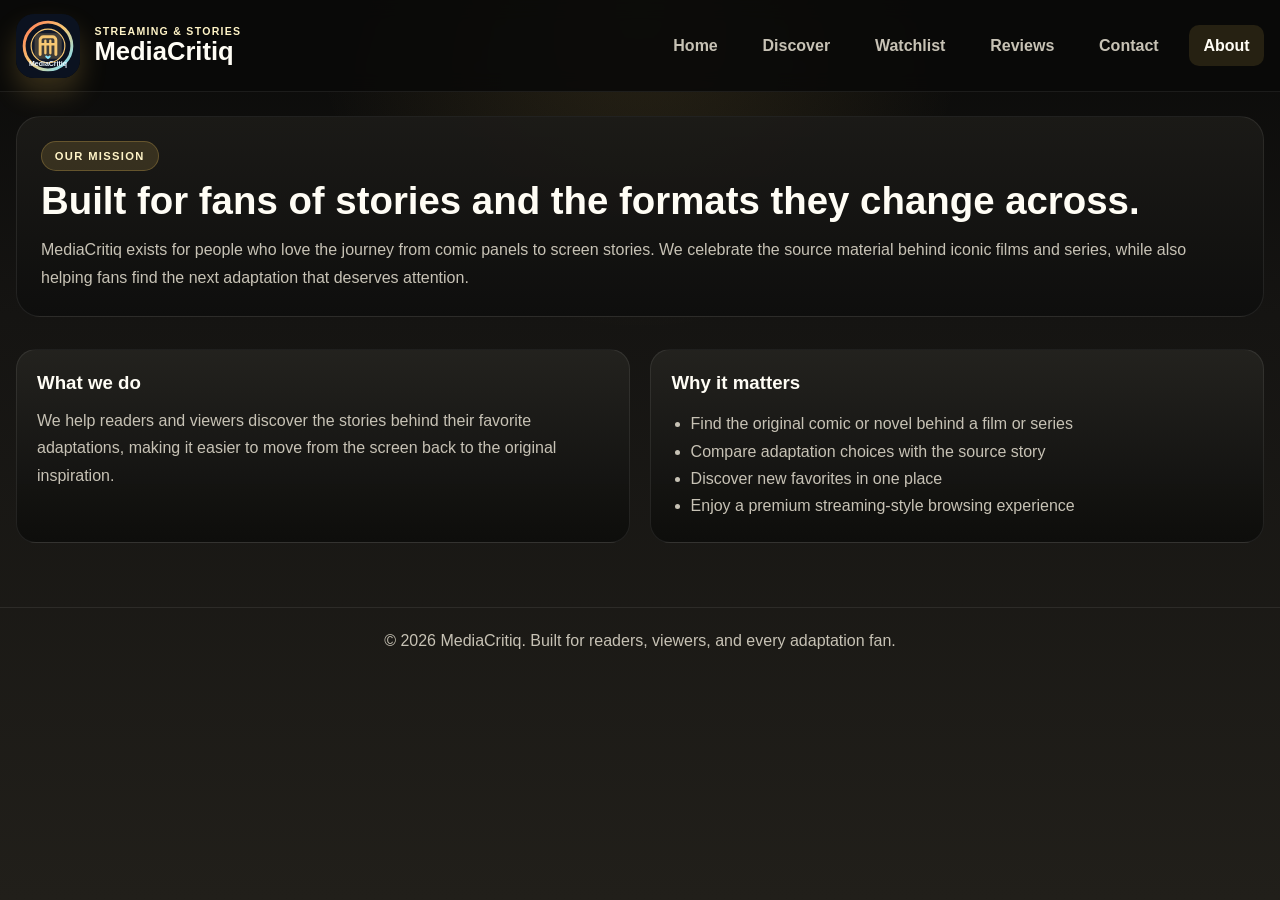
==== about-us.html @ 5b232e2e "Add files via upload" ====
﻿<!DOCTYPE html>
<html lang="en">
<head>
  <meta charset="UTF-8" />
  <meta name="viewport" content="width=device-width, initial-scale=1.0" />
  <title>MediaCritiq | About</title>
  <link rel="stylesheet" href="style.css" />
</head>
<body>
  <header class="site-header">
    <div class="site-header-inner">
      <div class="brand">
        <img src="images/media-critiq-logo.svg" alt="MediaCritiq logo" />
        <div class="brand-copy"><small>Streaming & stories</small><h1>MediaCritiq</h1></div>
      </div>
      <button class="nav-toggle" aria-label="Toggle menu" aria-expanded="false">☰</button>
      <nav class="main-menu" aria-label="Main navigation">
        <a href="index.html">Home</a>
        <a href="discover.html">Discover</a>
        <a href="watchlist.html">Watchlist</a>
        <a href="reviews.html">Reviews</a>
        <a href="contact-us.html">Contact</a>
        <a href="about-us.html" class="active">About</a>
      </nav>
    </div>
  </header>
  <main class="page-shell">
    <section class="page-intro">
      <span class="eyebrow">Our mission</span>
      <h2>Built for fans of stories and the formats they change across.</h2>
      <p>MediaCritiq exists for people who love the journey from comic panels to screen stories. We celebrate the source material behind iconic films and series, while also helping fans find the next adaptation that deserves attention.</p>
    </section>
    <div class="content-stack">
      <section class="pair-grid">
        <article class="info-card"><h3>What we do</h3><p>We help readers and viewers discover the stories behind their favorite adaptations, making it easier to move from the screen back to the original inspiration.</p></article>
        <article class="info-card"><h3>Why it matters</h3><ul><li>Find the original comic or novel behind a film or series</li><li>Compare adaptation choices with the source story</li><li>Discover new favorites in one place</li><li>Enjoy a premium streaming-style browsing experience</li></ul></article>
      </section>
    </div>
  </main>
  <footer>&copy; 2026 MediaCritiq. Built for readers, viewers, and every adaptation fan.</footer>
  <script src="app.js"></script>
</body>
</html>
---- style.css ----
﻿/* CSS custom properties define the website theme colours and reusable design tokens. */
:root {
  --bg: #0a0a09;
  --bg-soft: #141412;
  --panel: #1c1b18;
  --panel-2: #282621;
  --card: #24231f;
  --line: rgba(255,255,255,0.08);
  --text: #fffdf5;
  --muted: #c7c2b5;
  --accent: #f4c95d;
  --accent-strong: #d99d2b;
  --highlight: #fff4c7;
  --shadow: rgba(0, 0, 0, 0.6);
}
* { box-sizing: border-box; }
html { scroll-behavior: smooth; }
/* Base page styling sets the background, typography, and default element behaviour for the whole site. */
body {
  margin: 0;
  min-height: 100vh;
  background: radial-gradient(circle at top, rgba(244,201,93,0.12), transparent 30%), linear-gradient(180deg, #0a0a09 0%, #151412 35%, #211f1a 100%);
  color: var(--text);
  font-family: Arial, Helvetica, sans-serif;
}
img { max-width: 100%; display: block; }
a { color: inherit; text-decoration: none; }
button, input, textarea { font: inherit; }
/* Sticky header keeps the brand and navigation visible while scrolling through the site. */
.site-header { position: sticky; top: 0; z-index: 30; background: rgba(10,10,9,0.88); backdrop-filter: blur(10px); border-bottom: 1px solid var(--line); }
.site-header-inner { max-width: 1280px; margin: 0 auto; padding: 0.85rem 1rem; display: flex; align-items: center; justify-content: space-between; gap: 1rem; }
.brand { display: flex; align-items: center; gap: 0.9rem; }
.brand img { width: 64px; height: 64px; border-radius: 18px; box-shadow: 0 15px 28px rgba(244,201,93,0.2); }
.brand-copy small { display: block; color: var(--highlight); text-transform: uppercase; letter-spacing: 0.12em; font-size: 0.66rem; font-weight: 700; }
.brand-copy h1 { margin: 0.05rem 0 0; font-size: clamp(1.2rem, 2vw, 1.95rem); }
.main-menu { display: flex; align-items: center; gap: 1rem; }
.main-menu a { padding: 0.7rem 0.9rem; border-radius: 10px; color: var(--muted); font-weight: 600; transition: 0.2s ease; }
.main-menu a:hover, .main-menu a.active { background: rgba(244,201,93,0.12); color: var(--text); }
.nav-toggle { display: none; background: rgba(255,255,255,0.04); border: 1px solid var(--line); color: var(--text); border-radius: 12px; width: 48px; height: 48px; font-size: 1.5rem; cursor: pointer; }
/* Page shell and hero section control the primary content layout and headline treatment. */
.page-shell { max-width: 1280px; margin: 0 auto; padding: 1.5rem 1rem 4rem; }
.hero { display: grid; grid-template-columns: 1.2fr 0.8fr; gap: 1.5rem; background: linear-gradient(135deg, rgba(28,27,24,0.94), rgba(14,14,13,0.94)); border: 1px solid var(--line); border-radius: 28px; padding: 2rem; box-shadow: 0 28px 50px var(--shadow); }
.hero-copy { display: flex; flex-direction: column; justify-content: center; gap: 1rem; }
.eyebrow { display: inline-flex; width: fit-content; padding: 0.5rem 0.8rem; border-radius: 999px; background: rgba(244,201,93,0.14); border: 1px solid rgba(244,201,93,0.24); color: var(--highlight); text-transform: uppercase; letter-spacing: 0.12em; font-size: 0.7rem; font-weight: 700; }
.hero-copy h2 { margin: 0; font-size: clamp(2.2rem, 5vw, 4.2rem); line-height: 1.04; }
.hero-copy p { margin: 0; color: var(--muted); max-width: 52ch; line-height: 1.75; }
.hero-actions { display: flex; flex-wrap: wrap; gap: 0.9rem; margin-top: 0.5rem; }
.button { display: inline-flex; align-items: center; justify-content: center; padding: 0.9rem 1.35rem; border-radius: 12px; font-weight: 700; border: none; cursor: pointer; transition: transform 0.2s ease, box-shadow 0.2s ease; }
.button:hover { transform: translateY(-2px); }
.button.primary { background: linear-gradient(135deg, var(--accent), var(--accent-strong)); color: #17130a; box-shadow: 0 18px 28px rgba(217,157,43,0.28); }
.button.secondary { background: rgba(255,255,255,0.04); color: var(--text); border: 1px solid var(--line); }
.hero-visual { position: relative; min-height: 420px; border-radius: 24px; overflow: hidden; background-image: linear-gradient(rgba(9,9,8,0.22), rgba(9,9,8,0.78)), url('https://images.unsplash.com/photo-1517604931442-7e0c8ed2963c?auto=format&fit=crop&w=1000&q=80'); background-size: cover; background-position: center; box-shadow: inset 0 0 0 1px rgba(255,255,255,0.06); }
.hero-feature { position: absolute; left: 1rem; right: 1rem; bottom: 1rem; background: rgba(12,18,26,0.7); border: 1px solid rgba(255,255,255,0.1); border-radius: 18px; padding: 1rem 1.1rem; backdrop-filter: blur(8px); }
.hero-feature small { color: var(--highlight); text-transform: uppercase; letter-spacing: 0.14em; }
.hero-feature h3 { margin: 0.45rem 0 0; font-size: 1.35rem; }
/* The content stack groups all homepage recommendation sections and keeps them visually separated. */
.content-stack { display: grid; gap: 2rem; min-width: 0; margin-top: 2rem; }
.carousel-section { min-width: 0; background: rgba(28,27,24,0.78); border: 1px solid var(--line); border-radius: 26px; padding: 1.4rem 1.25rem 1.2rem; }
.section-head { display: flex; align-items: center; justify-content: space-between; gap: 1rem; margin-bottom: 1rem; }
.section-head h2 { margin: 0; font-size: clamp(1.5rem, 2vw, 2.2rem); }
.section-head p { margin: 0; color: var(--muted); }
.carousel-controls { display: flex; gap: 0.5rem; }
.scroll-btn { width: 42px; height: 42px; border-radius: 50%; background: rgba(255,255,255,0.04); border: 1px solid var(--line); color: var(--text); cursor: pointer; }
.media-row { position: relative; min-width: 0; }
.media-track { display: grid; grid-auto-flow: column; grid-auto-columns: minmax(220px, 1fr); gap: 1rem; min-width: 0; overflow-x: auto; scroll-snap-type: x proximity; scrollbar-width: none; padding-bottom: 0.35rem; }
.media-track::-webkit-scrollbar { display: none; }
/* Media cards style each recommendation item with a poster, label, title, and short description. */
.media-card { scroll-snap-align: start; display: flex; flex-direction: column; background: linear-gradient(180deg, rgba(36,35,31,0.94), rgba(13,13,12,0.96)); border: 1px solid var(--line); border-radius: 22px; overflow: hidden; min-height: 380px; box-shadow: 0 18px 26px rgba(0,0,0,0.28); }
.media-card .poster { width: 100%; height: 260px; object-fit: cover; }
.media-card .info { padding: 1rem 1rem 1.15rem; display: flex; flex-direction: column; gap: 0.7rem; flex: 1; }
.media-card .tag { display: inline-flex; width: fit-content; background: rgba(244,201,93,0.12); border: 1px solid rgba(244,201,93,0.24); padding: 0.4rem 0.7rem; border-radius: 999px; color: var(--accent); font-size: 0.68rem; text-transform: uppercase; letter-spacing: 0.1em; font-weight: 700; }
.media-card h3 { margin: 0; font-size: 1.2rem; }
.media-card p { margin: 0; color: var(--muted); line-height: 1.55; }
.feature-grid, .pair-grid, .review-grid, .contact-grid, .list-grid { display: grid; gap: 1.3rem; }
.feature-grid { grid-template-columns: repeat(3, minmax(0,1fr)); }
.pair-grid { grid-template-columns: repeat(2, minmax(0,1fr)); }
.review-grid { grid-template-columns: repeat(3, minmax(0,1fr)); }
.contact-grid { grid-template-columns: 1.2fr 0.8fr; }
.list-grid { grid-template-columns: repeat(2, minmax(0,1fr)); min-width: 0; }
.card { background: linear-gradient(180deg, rgba(36,35,31,0.94), rgba(13,13,12,0.96)); border: 1px solid var(--line); border-radius: 22px; overflow: hidden; box-shadow: 0 18px 32px rgba(0,0,0,0.28); }
.card img { width: 100%; height: 220px; object-fit: cover; }
.card .content { padding: 1rem 1rem 1.25rem; }
.card h3 { margin: 0 0 0.6rem; font-size: 1.3rem; }
.card p, .card li, .info-card p, .info-card li, .quote-card p { margin: 0; color: var(--muted); line-height: 1.7; }
.page-intro { background: linear-gradient(180deg, rgba(28,27,24,0.92), rgba(14,14,13,0.94)); border: 1px solid var(--line); border-radius: 24px; padding: 1.5rem; }
.page-intro h2 { margin: 0.5rem 0 0.8rem; font-size: clamp(2rem, 3vw, 3rem); }
.page-intro p { margin: 0; color: var(--muted); line-height: 1.75; }
.list-item { position: relative; display: grid; grid-template-columns: 140px 1fr; gap: 1rem; min-width: 0; padding: 1rem; background: linear-gradient(180deg, rgba(36,35,31,0.94), rgba(13,13,12,0.96)); border: 1px solid var(--line); border-radius: 18px; cursor: grab; touch-action: none; transition: transform 0.2s ease, border-color 0.2s ease, opacity 0.2s ease; }
.list-item::after { content: 'Drag to move'; position: absolute; top: 0.7rem; right: 0.75rem; color: var(--muted); font-size: 0.68rem; opacity: 0.7; }
.list-item:focus-visible { outline: 2px solid var(--highlight); outline-offset: 3px; }
.list-item:active { cursor: grabbing; }
.list-item.is-dragging { opacity: 0.45; transform: scale(0.98); border-color: var(--highlight); }
.list-item img { width: 140px; height: 180px; object-fit: cover; border-radius: 14px; }
.list-item .meta { display: inline-flex; width: fit-content; color: var(--highlight); text-transform: uppercase; letter-spacing: 0.1em; font-weight: 700; font-size: 0.68rem; margin-bottom: 0.5rem; }
.list-item h3 { margin: 0 0 0.5rem; }
.list-item .progress-block { margin-top: 0.9rem; display: grid; gap: 0.45rem; }
.list-item .progress-label { display: flex; align-items: center; justify-content: space-between; gap: 0.75rem; color: var(--muted); font-size: 0.72rem; text-transform: uppercase; letter-spacing: 0.08em; font-weight: 700; }
.list-item .progress-track { width: 100%; height: 8px; background: rgba(255,255,255,0.08); border-radius: 999px; overflow: hidden; }
.list-item .progress-track span { display: block; height: 100%; background: linear-gradient(90deg, var(--accent), var(--accent-strong)); border-radius: inherit; }
.info-card { padding: 1.4rem 1.25rem; background: linear-gradient(180deg, rgba(36,35,31,0.94), rgba(13,13,12,0.96)); border: 1px solid var(--line); border-radius: 20px; }
.info-card h3, .quote-card h3, .form-card h3 { margin: 0 0 0.8rem; }
.info-card ul { margin: 1rem 0 0; padding-left: 1.2rem; }
.quote-card { padding: 1.4rem; background: linear-gradient(180deg, rgba(36,35,31,0.94), rgba(13,13,12,0.96)); border: 1px solid var(--line); border-radius: 20px; }
.quote-mark { font-size: 3rem; color: var(--accent); line-height: 1; }
.form-card { padding: 1.4rem; background: linear-gradient(180deg, rgba(36,35,31,0.94), rgba(13,13,12,0.96)); border: 1px solid var(--line); border-radius: 20px; }
.form-grid { display: grid; gap: 0.9rem; }
label { display: block; color: var(--muted); font-weight: 700; }
input, textarea { width: 100%; margin-top: 0.45rem; border: 1px solid var(--line); border-radius: 12px; background: rgba(4,9,14,0.6); color: var(--text); padding: 0.85rem 0.9rem; }
textarea { min-height: 140px; resize: vertical; }
footer { padding: 1.5rem 1rem 2.5rem; text-align: center; color: var(--muted); border-top: 1px solid var(--line); }
/* Responsive rules collapse the desktop layout into stacked mobile-friendly sections. */
@media (max-width: 960px) { .hero, .feature-grid, .contact-grid, .pair-grid, .review-grid, .list-grid { grid-template-columns: 1fr; } .hero { padding: 1.3rem; } }
@media (max-width: 760px) { .nav-toggle { display: inline-flex; align-items: center; justify-content: center; } .main-menu { position: absolute; top: calc(100% + 0.5rem); right: 1rem; left: 1rem; display: none; flex-direction: column; align-items: stretch; background: rgba(9,15,22,0.96); border: 1px solid var(--line); border-radius: 16px; padding: 0.7rem; box-shadow: 0 18px 30px rgba(0,0,0,0.3); } .main-menu.open { display: flex; } .main-menu a { padding: 0.9rem 0.8rem; } .brand-copy { display: none; } .hero-copy h2 { font-size: 2.2rem; } .list-item { grid-template-columns: 1fr; } .list-item img { width: 100%; height: 220px; } .list-item::after { content: 'Drag to reorder'; } }
@media (max-width: 520px) { .page-shell { padding: 1rem 0.65rem 2.5rem; } .site-header-inner { padding: 0.7rem 0.65rem; } .brand img { width: 52px; height: 52px; } .hero { border-radius: 20px; } .hero-actions { flex-direction: column; } .button { width: 100%; } .media-track { grid-auto-columns: minmax(180px, 78vw); } .carousel-section, .page-intro { padding: 1rem; border-radius: 20px; } .section-head { align-items: flex-start; } .carousel-controls { flex-shrink: 0; } .list-item { padding: 0.75rem; } .list-item img { height: 190px; } .list-item::after { display: none; } }
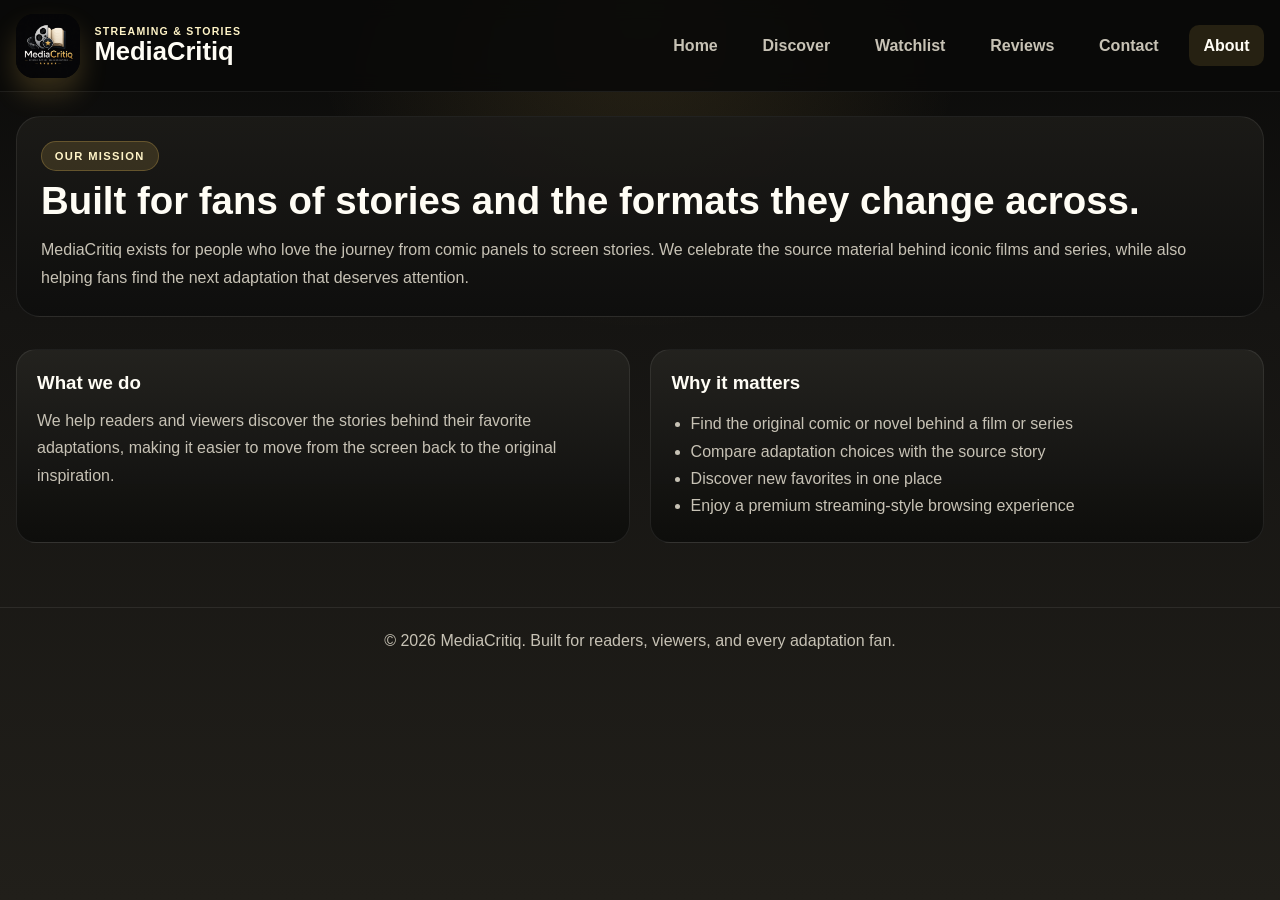
==== commit 13f4bfc3: "Update about-us.html" ====
--- a/about-us.html
+++ b/about-us.html
@@ -10,7 +10,7 @@
   <header class="site-header">
     <div class="site-header-inner">
       <div class="brand">
-        <img src="images/media-critiq-logo.svg" alt="MediaCritiq logo" />
+        <img src="images/logo.png" alt="MediaCritiq logo" />
         <div class="brand-copy"><small>Streaming & stories</small><h1>MediaCritiq</h1></div>
       </div>
       <button class="nav-toggle" aria-label="Toggle menu" aria-expanded="false">☰</button>
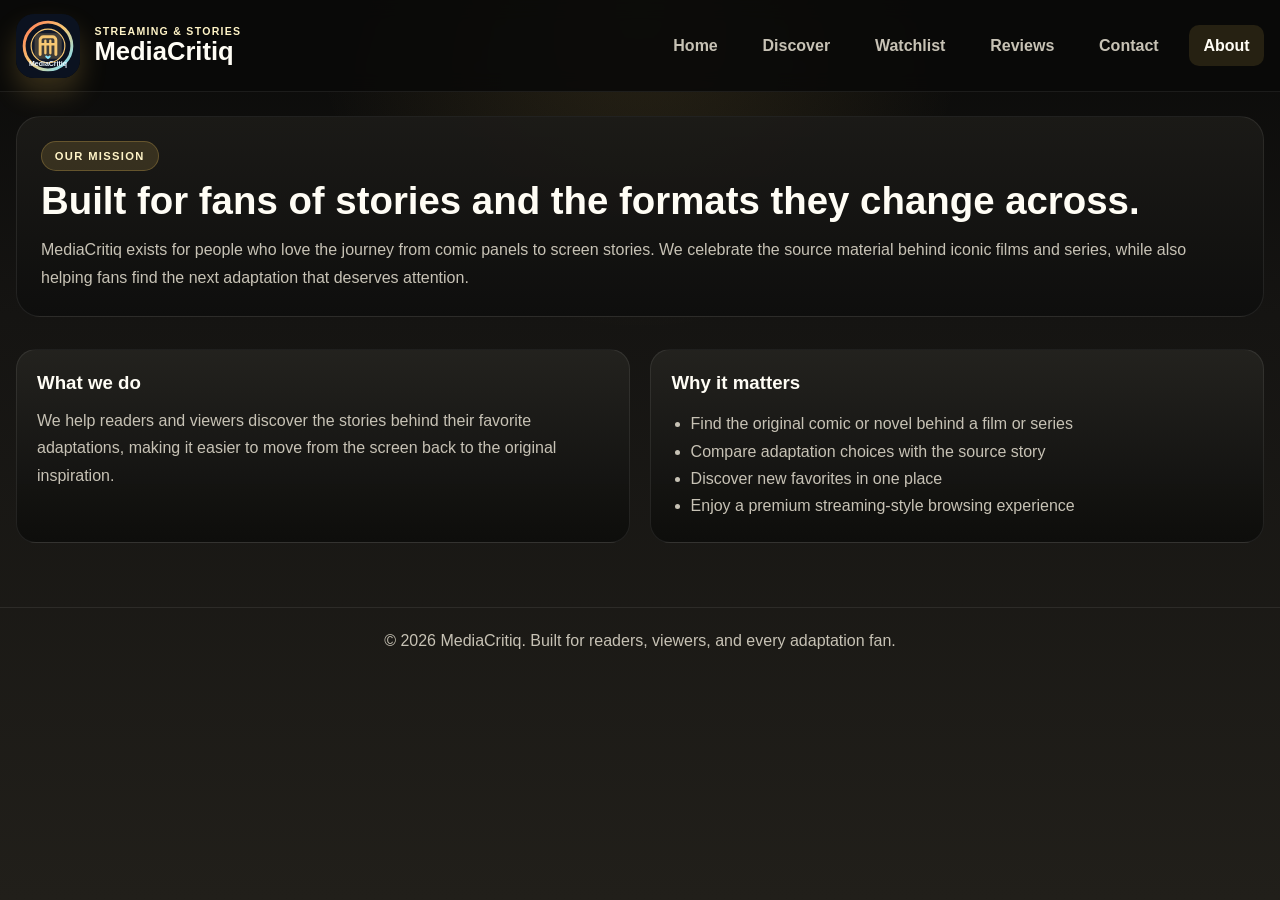
==== commit 5f3d6072: "Update V1.1 Version 1.1 changelog:  - changed entries for site and made the code more readable" ====
--- a/about-us.html
+++ b/about-us.html
@@ -10,7 +10,7 @@
   <header class="site-header">
     <div class="site-header-inner">
       <div class="brand">
-        <img src="images/logo.png" alt="MediaCritiq logo" />
+        <img src="images/media-critiq-logo.svg" alt="MediaCritiq logo" />
         <div class="brand-copy"><small>Streaming & stories</small><h1>MediaCritiq</h1></div>
       </div>
       <button class="nav-toggle" aria-label="Toggle menu" aria-expanded="false">☰</button>
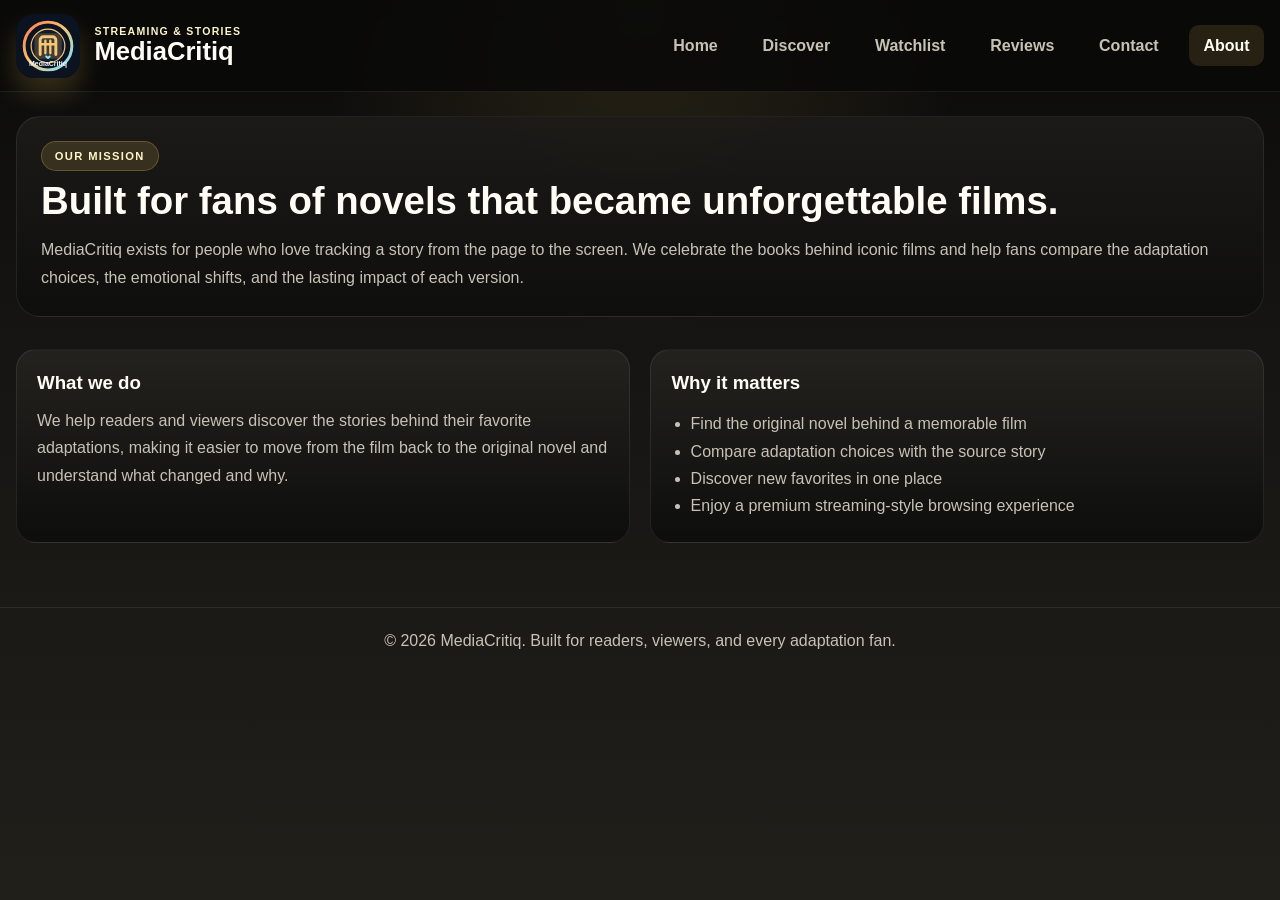
==== commit a37ee473: "V0.2" ====
--- a/about-us.html
+++ b/about-us.html
@@ -27,13 +27,13 @@
   <main class="page-shell">
     <section class="page-intro">
       <span class="eyebrow">Our mission</span>
-      <h2>Built for fans of stories and the formats they change across.</h2>
-      <p>MediaCritiq exists for people who love the journey from comic panels to screen stories. We celebrate the source material behind iconic films and series, while also helping fans find the next adaptation that deserves attention.</p>
+      <h2>Built for fans of novels that became unforgettable films.</h2>
+      <p>MediaCritiq exists for people who love tracking a story from the page to the screen. We celebrate the books behind iconic films and help fans compare the adaptation choices, the emotional shifts, and the lasting impact of each version.</p>
     </section>
     <div class="content-stack">
       <section class="pair-grid">
-        <article class="info-card"><h3>What we do</h3><p>We help readers and viewers discover the stories behind their favorite adaptations, making it easier to move from the screen back to the original inspiration.</p></article>
-        <article class="info-card"><h3>Why it matters</h3><ul><li>Find the original comic or novel behind a film or series</li><li>Compare adaptation choices with the source story</li><li>Discover new favorites in one place</li><li>Enjoy a premium streaming-style browsing experience</li></ul></article>
+        <article class="info-card"><h3>What we do</h3><p>We help readers and viewers discover the stories behind their favorite adaptations, making it easier to move from the film back to the original novel and understand what changed and why.</p></article>
+        <article class="info-card"><h3>Why it matters</h3><ul><li>Find the original novel behind a memorable film</li><li>Compare adaptation choices with the source story</li><li>Discover new favorites in one place</li><li>Enjoy a premium streaming-style browsing experience</li></ul></article>
       </section>
     </div>
   </main>
--- a/style.css
+++ b/style.css
@@ -85,11 +85,12 @@
 .page-intro { background: linear-gradient(180deg, rgba(28,27,24,0.92), rgba(14,14,13,0.94)); border: 1px solid var(--line); border-radius: 24px; padding: 1.5rem; }
 .page-intro h2 { margin: 0.5rem 0 0.8rem; font-size: clamp(2rem, 3vw, 3rem); }
 .page-intro p { margin: 0; color: var(--muted); line-height: 1.75; }
-.list-item { position: relative; display: grid; grid-template-columns: 140px 1fr; gap: 1rem; min-width: 0; padding: 1rem; background: linear-gradient(180deg, rgba(36,35,31,0.94), rgba(13,13,12,0.96)); border: 1px solid var(--line); border-radius: 18px; cursor: grab; touch-action: none; transition: transform 0.2s ease, border-color 0.2s ease, opacity 0.2s ease; }
-.list-item::after { content: 'Drag to move'; position: absolute; top: 0.7rem; right: 0.75rem; color: var(--muted); font-size: 0.68rem; opacity: 0.7; }
+.list-item { position: relative; display: grid; grid-template-columns: 140px 1fr; gap: 1rem; min-width: 0; padding: 1rem; background: linear-gradient(180deg, rgba(36,35,31,0.94), rgba(13,13,12,0.96)); border: 1px solid var(--line); border-radius: 18px; }
+.reorderable-list .list-item { cursor: grab; touch-action: none; transition: transform 0.2s ease, border-color 0.2s ease, opacity 0.2s ease; }
+.reorderable-list .list-item::after { content: 'Drag to move'; position: absolute; top: 0.7rem; right: 0.75rem; color: var(--muted); font-size: 0.68rem; opacity: 0.7; }
 .list-item:focus-visible { outline: 2px solid var(--highlight); outline-offset: 3px; }
-.list-item:active { cursor: grabbing; }
-.list-item.is-dragging { opacity: 0.45; transform: scale(0.98); border-color: var(--highlight); }
+.reorderable-list .list-item:active { cursor: grabbing; }
+.reorderable-list .list-item.is-dragging { opacity: 0.45; transform: scale(0.98); border-color: var(--highlight); }
 .list-item img { width: 140px; height: 180px; object-fit: cover; border-radius: 14px; }
 .list-item .meta { display: inline-flex; width: fit-content; color: var(--highlight); text-transform: uppercase; letter-spacing: 0.1em; font-weight: 700; font-size: 0.68rem; margin-bottom: 0.5rem; }
 .list-item h3 { margin: 0 0 0.5rem; }
@@ -110,5 +111,5 @@
 footer { padding: 1.5rem 1rem 2.5rem; text-align: center; color: var(--muted); border-top: 1px solid var(--line); }
 /* Responsive rules collapse the desktop layout into stacked mobile-friendly sections. */
 @media (max-width: 960px) { .hero, .feature-grid, .contact-grid, .pair-grid, .review-grid, .list-grid { grid-template-columns: 1fr; } .hero { padding: 1.3rem; } }
-@media (max-width: 760px) { .nav-toggle { display: inline-flex; align-items: center; justify-content: center; } .main-menu { position: absolute; top: calc(100% + 0.5rem); right: 1rem; left: 1rem; display: none; flex-direction: column; align-items: stretch; background: rgba(9,15,22,0.96); border: 1px solid var(--line); border-radius: 16px; padding: 0.7rem; box-shadow: 0 18px 30px rgba(0,0,0,0.3); } .main-menu.open { display: flex; } .main-menu a { padding: 0.9rem 0.8rem; } .brand-copy { display: none; } .hero-copy h2 { font-size: 2.2rem; } .list-item { grid-template-columns: 1fr; } .list-item img { width: 100%; height: 220px; } .list-item::after { content: 'Drag to reorder'; } }
+@media (max-width: 760px) { .nav-toggle { display: inline-flex; align-items: center; justify-content: center; } .main-menu { position: absolute; top: calc(100% + 0.5rem); right: 1rem; left: 1rem; display: none; flex-direction: column; align-items: stretch; background: rgba(9,15,22,0.96); border: 1px solid var(--line); border-radius: 16px; padding: 0.7rem; box-shadow: 0 18px 30px rgba(0,0,0,0.3); } .main-menu.open { display: flex; } .main-menu a { padding: 0.9rem 0.8rem; } .brand-copy { display: none; } .hero-copy h2 { font-size: 2.2rem; } .list-item { grid-template-columns: 1fr; } .list-item img { width: 100%; height: 220px; } .reorderable-list .list-item::after { content: 'Drag to reorder'; } }
 @media (max-width: 520px) { .page-shell { padding: 1rem 0.65rem 2.5rem; } .site-header-inner { padding: 0.7rem 0.65rem; } .brand img { width: 52px; height: 52px; } .hero { border-radius: 20px; } .hero-actions { flex-direction: column; } .button { width: 100%; } .media-track { grid-auto-columns: minmax(180px, 78vw); } .carousel-section, .page-intro { padding: 1rem; border-radius: 20px; } .section-head { align-items: flex-start; } .carousel-controls { flex-shrink: 0; } .list-item { padding: 0.75rem; } .list-item img { height: 190px; } .list-item::after { display: none; } }
